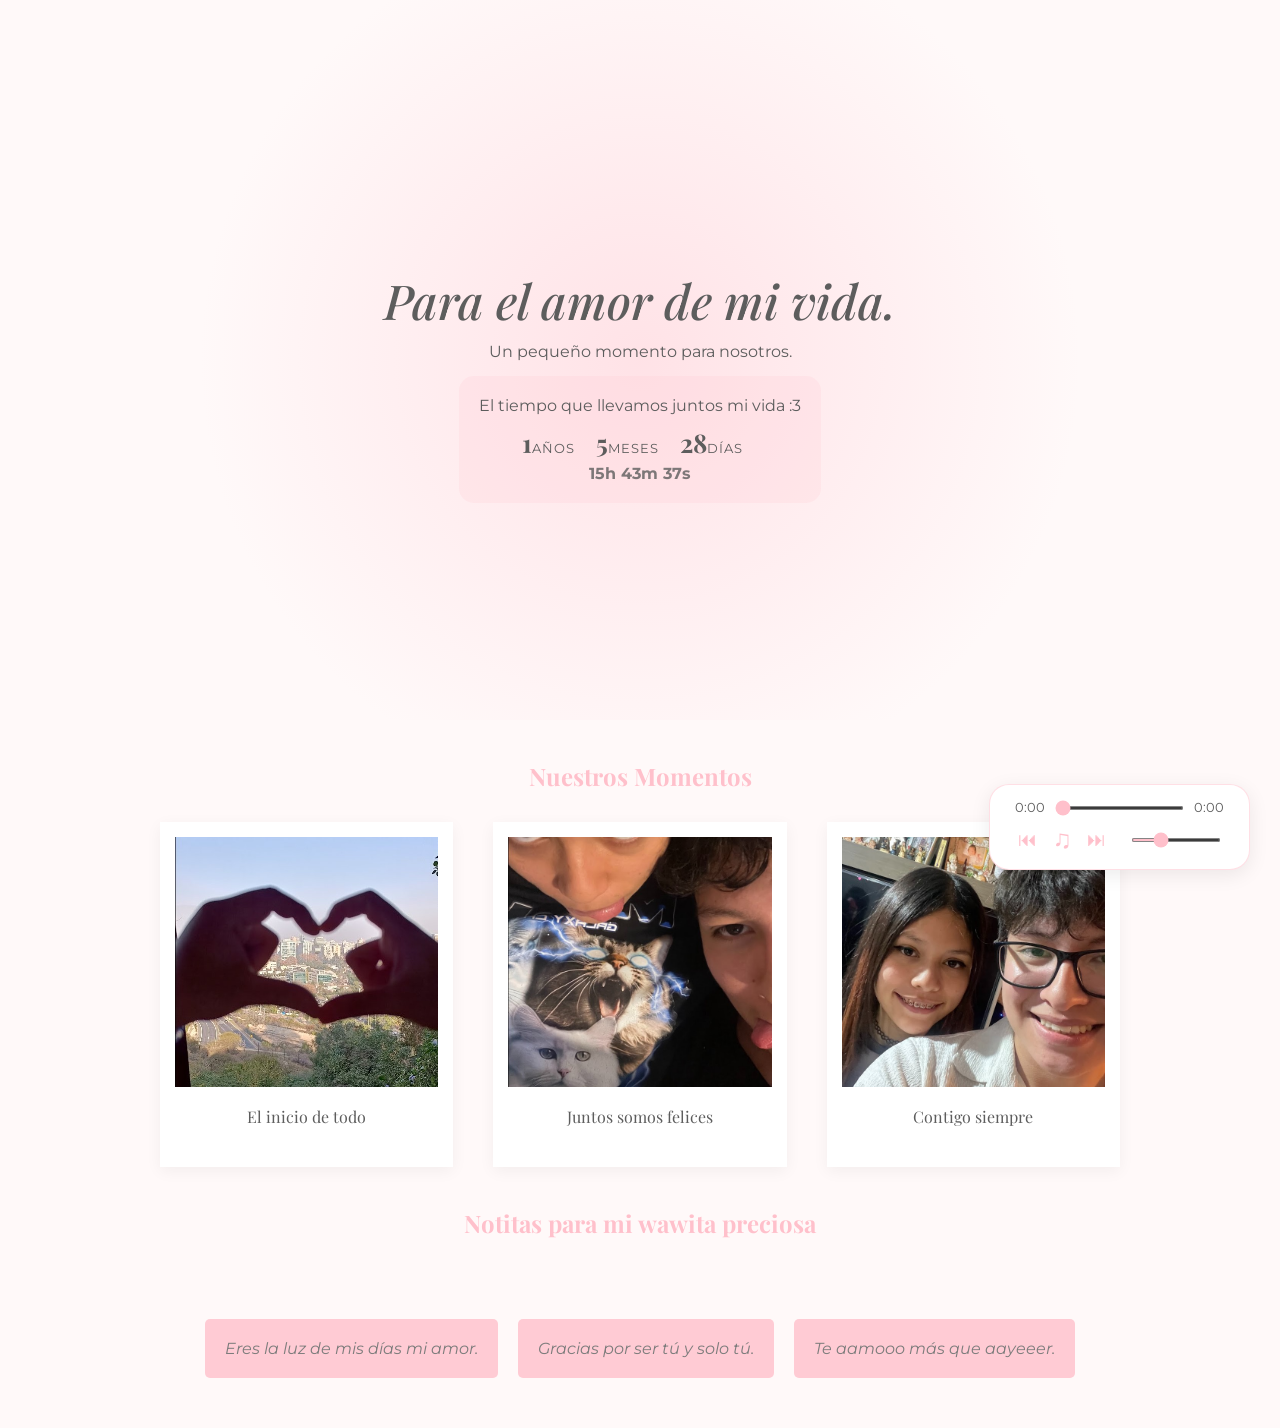
==== index.html @ 78264729 "Primer avanze de mi regalo" ====
<!DOCTYPE html>
<html lang="es">
<head>
    <meta charset="UTF-8">
    <meta name="viewport" content="width=device-width, initial-scale=1.0">
    <title>Para Mi Persona Favorita</title>
    <link rel="stylesheet" href="style.css">
    <link href="https://fonts.googleapis.com/css2?family=Montserrat:wght@300&family=Playfair+Display:ital,wght@0,400;1,500&display=swap" rel="stylesheet">
</head>
<body>

    <div id="cursor-heart"></div>
    
    <div class="music-player">
        <div class="music-progress">
            <span id="current-time">0:00</span>
            <input type="range" id="progress-bar" min="0" value="0" step="1" aria-label="Progreso">
            <span id="total-time">0:00</span>
        </div>

        <div class="music-controls">
            <button id="prev-btn" class="control-btn" aria-label="Anterior">⏮</button>
            <button id="music-btn" class="control-btn" aria-label="Reproducir/Pausar">
                <span id="music-icon">♫</span>
            </button>
            <button id="next-btn" class="control-btn" aria-label="Siguiente">⏭</button>
            
            <input type="range" id="volume-slider" min="0" max="1" step="0.05" value="0.3" aria-label="Volumen" title="Volumen">
        </div>
        
        <audio id="bg-music"></audio>
    </div>

    <header class="hero reveal">
        <div class="hero-content">
            <h1>Para el amor de mi vida.</h1>
            <p>Un pequeño momento para nosotros.</p>
            
            <div id="counter-container" class="reveal">
                <p>El tiempo que llevamos juntos mi vida :3</p>
                <div id="timer"></div>
            </div>
        </div>
    </header>

    <section class="gallery reveal" id="galeria">
        <h2 class="section-title">Nuestros Momentos</h2>
        <div class="polaroid-grid">
            
            <a href="#img1" class="polaroid-wrapper">
                <div class="polaroid">
                    <img src="foto1.jpg" alt="Foto 1">
                    <p class="caption">El inicio de todo</p>
                </div>
            </a>
    
            <a href="#img2" class="polaroid-wrapper">
                <div class="polaroid">
                    <img src="foto2.jpg" alt="Foto 2">
                    <p class="caption">Juntos somos felices</p>
                </div>
            </a>
    
            <a href="#img3" class="polaroid-wrapper">
                <div class="polaroid">
                    <img src="foto3.jpg" alt="Foto 3">
                    <p class="caption">Contigo siempre</p>
                </div>
            </a>
            
        </div>
    </section>

    <section class="messages reveal">
        <h2 class="section-title">Notitas para mi wawita preciosa</h2>
        <div class="message-wall">
            <div class="sticky-note">Eres la luz de mis días mi amor.</div>
            <div class="sticky-note">Gracias por ser tú y solo tú.</div>
            <div class="sticky-note">Te aamooo más que aayeeer.</div>
        </div>
    </section>

    <div class="lightbox" id="img1">
        <a href="#galeria" class="lightbox-close"></a>
        <div class="lightbox-content">
            <a href="#galeria" class="close-btn">&times;</a>
            <img src="foto1.jpg" alt="El inicio de todo grande">
            <p class="lightbox-caption">Cuando comenzamos esta bonita relación</p>
        </div>
    </div>
    
    <div class="lightbox" id="img2">
        <a href="#galeria" class="lightbox-close"></a>
        <div class="lightbox-content">
            <a href="#galeria" class="close-btn">&times;</a>
            <img src="foto2.jpg" alt="Risas eternas grande">
            <p class="lightbox-caption">Siempre me sacas una sonrisa mi bebé</p>
        </div>
    </div>
    
    <div class="lightbox" id="img3">
        <a href="#galeria" class="lightbox-close"></a>
        <div class="lightbox-content">
            <a href="#galeria" class="close-btn">&times;</a>
            <img src="foto3.jpg" alt="Contigo siempre grande">
            <p class="lightbox-caption">Estaremos juntos a pesar de los males</p>
        </div>
    </div>

    <script src="script.js"></script>
</body>
</html>
---- style.css ----
/* --- Variables y Configuración General --- */
:root {
    --bg-color: #FFF9F9;
    --accent-color: #FFC0CB;
    --text-color: #5D5D5D;
    --serif-font: 'Playfair Display', serif;
    --sans-font: 'Montserrat', sans-serif;
}

* {
    margin: 0;
    padding: 0;
    box-sizing: border-box;
    cursor: none; /* Ocultamos el cursor original */
}

body {
    background-color: var(--bg-color);
    color: var(--text-color);
    font-family: var(--sans-font);
    overflow-x: hidden;
}

/* --- Animaciones Base --- */
.reveal {
    opacity: 0;
    transform: translateY(30px);
    transition: all 1s ease-out;
}

.reveal.active {
    opacity: 1;
    transform: translateY(0);
}

@keyframes fade-up {
    0% { transform: translateY(0); opacity: 1; }
    100% { transform: translateY(-50px); opacity: 0; }
}

.heart {
    position: fixed;
    font-size: 1.2rem;
    color: var(--accent-color);
    pointer-events: none;
    animation: fade-up 1.5s forwards;
    z-index: 9999;
}

/* --- Hero Section --- */
.hero {
    min-height: 80vh; 
    display: flex;
    align-items: center;
    justify-content: center;
    flex-direction: column;
    text-align: center;
    padding-top: 50px;
    
    /* NUEVO: Brillo rosa sutil en el centro que se desvanece a transparente */
    background: radial-gradient(circle, rgba(255, 192, 203, 0.4) 0%, transparent 60%);
}

.hero h1 {
    font-family: var(--serif-font);
    font-size: 3rem;
    font-weight: 500;
    font-style: italic;
    margin-bottom: 10px;
}

/* --- Contador --- */
#counter-container {
    margin-top: 15px;
    font-family: var(--sans-font);
    background: rgba(255, 192, 203, 0.2); 
    padding: 20px;
    border-radius: 15px;
    display: inline-block;
}

#timer {
    font-family: var(--serif-font);
    font-size: 1.5rem;
    color: var(--text-color);
    margin-top: 10px;
    font-weight: bold;
}

.timer-main {
    font-family: var(--serif-font);
    font-size: 1.6rem;
    color: var(--text-color);
    font-weight: bold;
    margin-bottom: 5px;
}

.timer-main .unit {
    font-family: var(--sans-font);
    font-size: 0.8rem;
    font-weight: normal;
    text-transform: uppercase;
    margin-right: 15px;
    letter-spacing: 1px;
}

.timer-sub {
    font-family: var(--sans-font);
    font-size: 1rem;
    color: rgba(93, 93, 93, 0.8);
}

/* --- Galería Polaroid --- */
.gallery {
    padding: 40px 20px;
    max-width: 1000px;
    margin: 0 auto;
}

.section-title {
    text-align: center;
    font-family: var(--serif-font);
    margin-bottom: 30px;
    color: var(--accent-color);
}

.polaroid-grid {
    display: grid;
    grid-template-columns: repeat(auto-fit, minmax(250px, 1fr));
    gap: 40px;
}

.polaroid-wrapper {
    text-decoration: none;
    color: inherit;
    display: block;
}

.polaroid {
    background: white;
    padding: 15px 15px 40px 15px;
    box-shadow: 0 4px 15px rgba(0,0,0,0.05);
    transition: transform 0.4s ease;
}

.polaroid img {
    width: 100%;
    height: 250px;
    object-fit: cover;
}

.polaroid .caption {
    font-family: var(--serif-font);
    text-align: center;
    margin-top: 15px;
}

.polaroid:hover {
    transform: scale(1.05) rotate(2deg);
}

/* --- Muro de Mensajes --- */
.message-wall {
    display: flex;
    flex-wrap: wrap;
    justify-content: center;
    gap: 20px;
    padding: 50px;
}

.sticky-note {
    background: var(--accent-color);
    padding: 20px;
    min-width: 200px;
    border-radius: 5px;
    font-style: italic;
    opacity: 0.8;
}

/* --- Botón de Música --- */
.music-player {
    position: fixed;
    bottom: 30px;
    right: 30px;
    z-index: 1000;
}

/* --- REPRODUCTOR DE MÚSICA --- */
.music-player {
    position: fixed;
    bottom: 30px;
    right: 30px;
    z-index: 1000;
    background: white;
    padding: 15px 25px;
    border-radius: 20px; 
    box-shadow: 0 5px 20px rgba(0,0,0,0.08);
    border: 1px solid rgba(255, 192, 203, 0.5);
    display: flex;
    flex-direction: column;
    align-items: center;
    gap: 10px;
    min-width: 260px; /* Más ancho para que quepa la barra */
    transition: transform 0.3s ease;
}

.music-player:hover {
    transform: translateY(-5px); 
}

/* Fila superior: Tiempos y Barra */
.music-progress {
    display: flex;
    align-items: center;
    width: 100%;
    gap: 10px;
    font-size: 0.8rem;
    color: var(--text-color);
}

#progress-bar {
    flex-grow: 1; /* La barra toma todo el espacio posible */
    height: 4px;
    accent-color: var(--accent-color);
    cursor: pointer;
}

/* Fila inferior: Botones y Volumen */
.music-controls {
    display: flex;
    gap: 15px;
    align-items: center;
    width: 100%;
    justify-content: center;
}

.control-btn {
    background: none;
    border: none;
    color: var(--accent-color);
    font-size: 1.2rem;
    cursor: pointer;
    transition: 0.2s;
}

.control-btn:hover {
    color: #ff9cb3; 
    transform: scale(1.1);
}

#music-btn {
    font-size: 1.6rem;
}

#volume-slider {
    width: 60px; /* Volumen más pequeño al lado de los botones */
    height: 4px;
    accent-color: var(--accent-color); 
    cursor: pointer;
    margin-left: 10px;
}

.music-player:hover {
    transform: translateY(-5px); /* Flota un poquito al pasar el mouse */
}

.music-controls {
    display: flex;
    gap: 15px;
    align-items: center;
}

.control-btn {
    background: none;
    border: none;
    color: var(--accent-color);
    font-size: 1.2rem;
    cursor: pointer;
    transition: 0.2s;
}

.control-btn:hover {
    color: #ff9cb3; /* Un rosa más intenso */
    transform: scale(1.1);
}

#music-btn {
    font-size: 1.6rem;
}

/* El deslizador de volumen */
#volume-slider {
    width: 90px;
    height: 4px;
    accent-color: var(--accent-color); /* Lo pinta de rosa */
    cursor: pointer;
}

#music-btn:hover {
    background: var(--accent-color);
    color: white;
}

/* --- EFECTO LIGHTBOX (Foto Ampliada) --- */
.lightbox {
    position: fixed;
    top: 0;
    left: 0;
    width: 100%;
    height: 100%;
    background-color: rgba(0, 0, 0, 0.85); 
    display: flex;
    justify-content: center;
    align-items: center;
    z-index: 2000;
    opacity: 0;
    pointer-events: none;
    transition: opacity 0.4s ease;
}

.lightbox:target {
    opacity: 1;
    pointer-events: auto;
}

.lightbox-content {
    background: white;
    padding: 20px;
    border-radius: 8px;
    box-shadow: 0 10px 40px rgba(0,0,0,0.6);
    position: relative;
    max-width: 90%;
    max-height: 90%;
    transform: scale(0.7);
    transition: transform 0.4s ease;
}

.lightbox:target .lightbox-content {
    transform: scale(1); 
}

.lightbox-content img {
    max-width: 100%;
    max-height: 70vh; 
    object-fit: contain;
    display: block;
}

.lightbox-caption {
    font-family: var(--serif-font);
    text-align: center;
    margin-top: 15px;
    font-size: 1.5rem;
    color: var(--text-color);
}

.lightbox-close {
    position: absolute;
    top: 0;
    left: 0;
    width: 100%;
    height: 100%;
    cursor: default;
}

.close-btn {
    position: absolute;
    top: 10px;
    right: 20px;
    color: #333;
    text-decoration: none;
    font-size: 2.5rem;
    font-weight: bold;
    transition: 0.3s;
}

.close-btn:hover {
    color: var(--accent-color); 
}
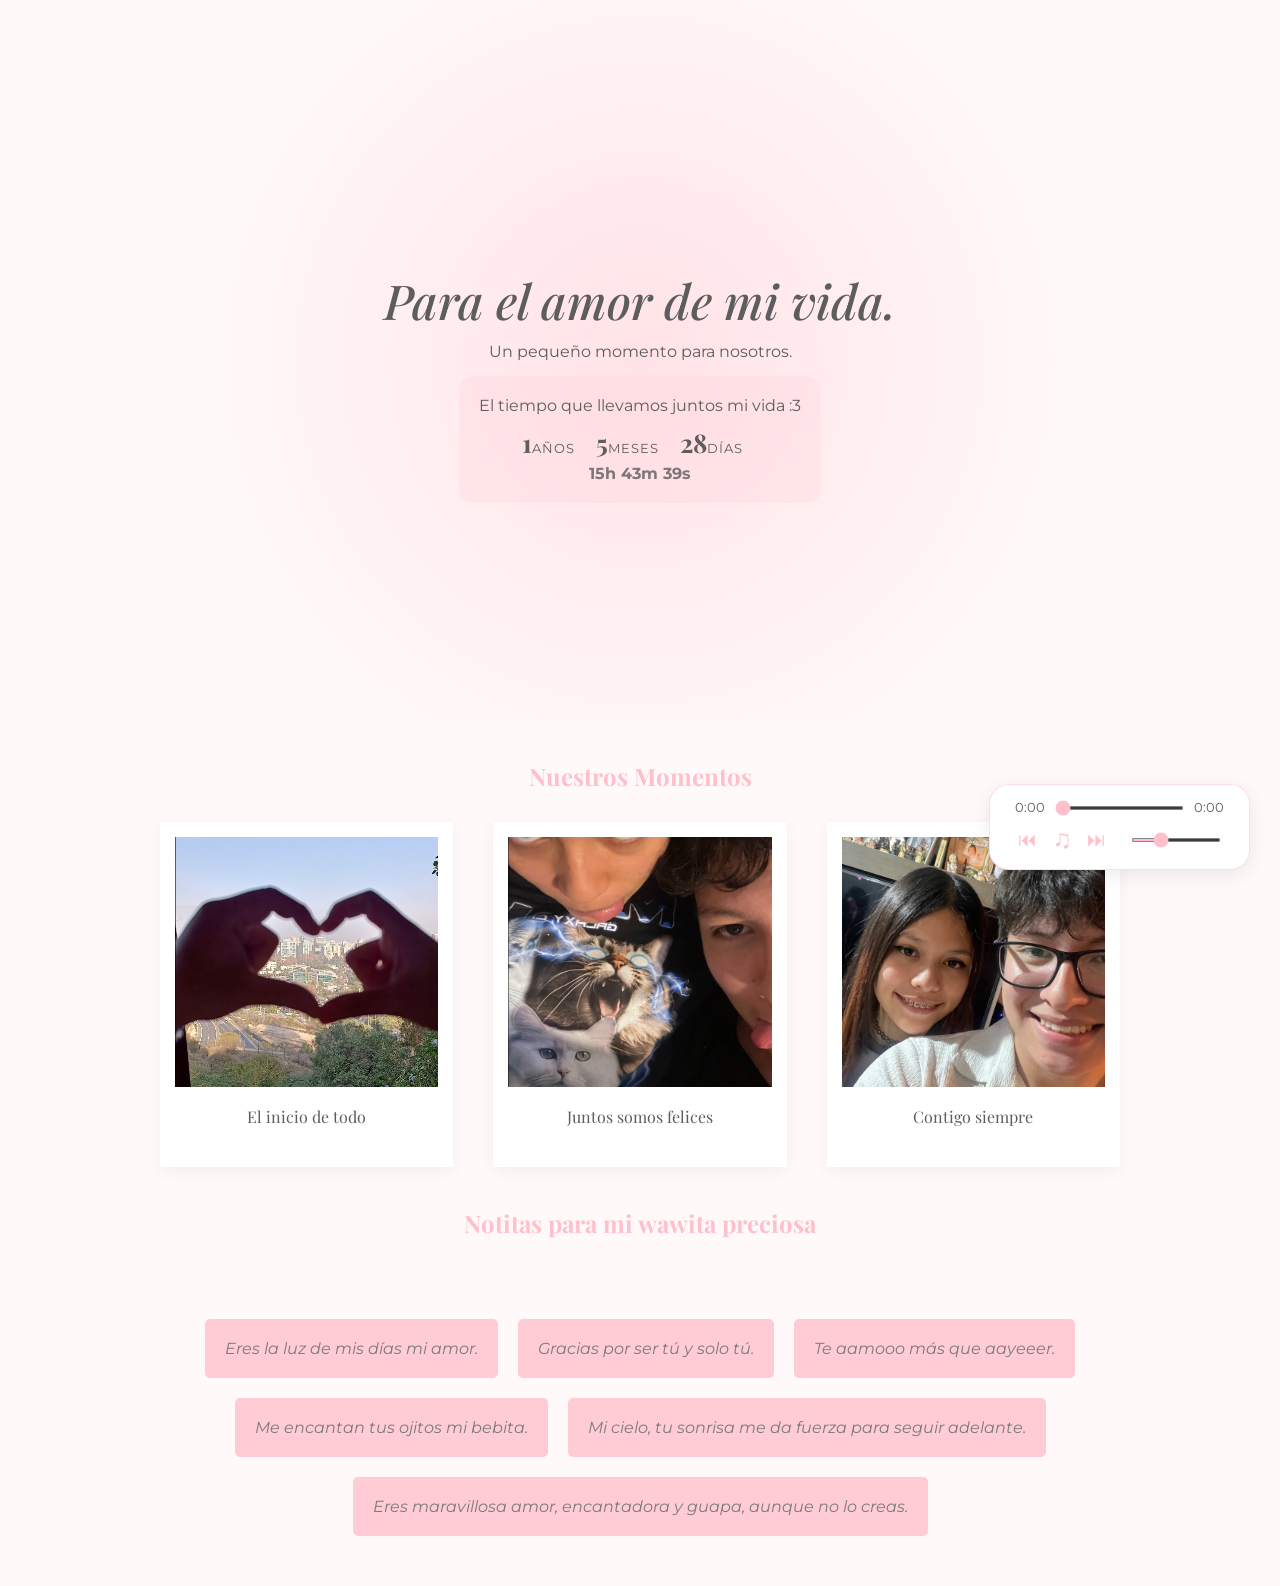
==== commit 70834fab: "Notitas part 1" ====
--- a/index.html
+++ b/index.html
@@ -77,6 +77,10 @@
             <div class="sticky-note">Eres la luz de mis días mi amor.</div>
             <div class="sticky-note">Gracias por ser tú y solo tú.</div>
             <div class="sticky-note">Te aamooo más que aayeeer.</div>
+
+            <div class="sticky-note">Me encantan tus ojitos mi bebita.</div>
+            <div class="sticky-note">Mi cielo, tu sonrisa me da fuerza para seguir adelante.</div>
+            <div class="sticky-note">Eres maravillosa amor, encantadora y guapa, aunque no lo creas.</div>
         </div>
     </section>
 
@@ -109,4 +113,4 @@
 
     <script src="script.js"></script>
 </body>
-</html>+</html>
--- a/style.css
+++ b/style.css
@@ -376,4 +376,41 @@
 
 .close-btn:hover {
     color: var(--accent-color); 
-}+}
+
+/* ========================================== */
+/* --- AJUSTES PARA CELULAR (Responsivo) ---  */
+/* ========================================== */
+
+@media (max-width: 768px) {
+    body {
+        padding-bottom: 150px; /* Un poco más de espacio por si el reproductor crece */
+    }
+
+    .music-player {
+        bottom: 15px;
+        right: 50%;
+        transform: translateX(50%);
+        width: 90%; 
+        min-width: auto;
+        padding: 15px;
+    }
+
+    .music-player:hover {
+        transform: translateX(50%) translateY(-2px);
+    }
+    
+    /* Permite que el volumen baje a otra línea si la pantalla es muy pequeña */
+    .music-controls {
+        flex-wrap: wrap; 
+        gap: 10px;
+    }
+
+    /* Volumen mucho más cómodo para el dedo */
+    #volume-slider {
+        width: 100px; /* Más del doble de ancho */
+        height: 6px;  /* Más gordito para tocarlo fácil */
+        margin-left: 0;
+        margin-top: 5px;
+    }
+}
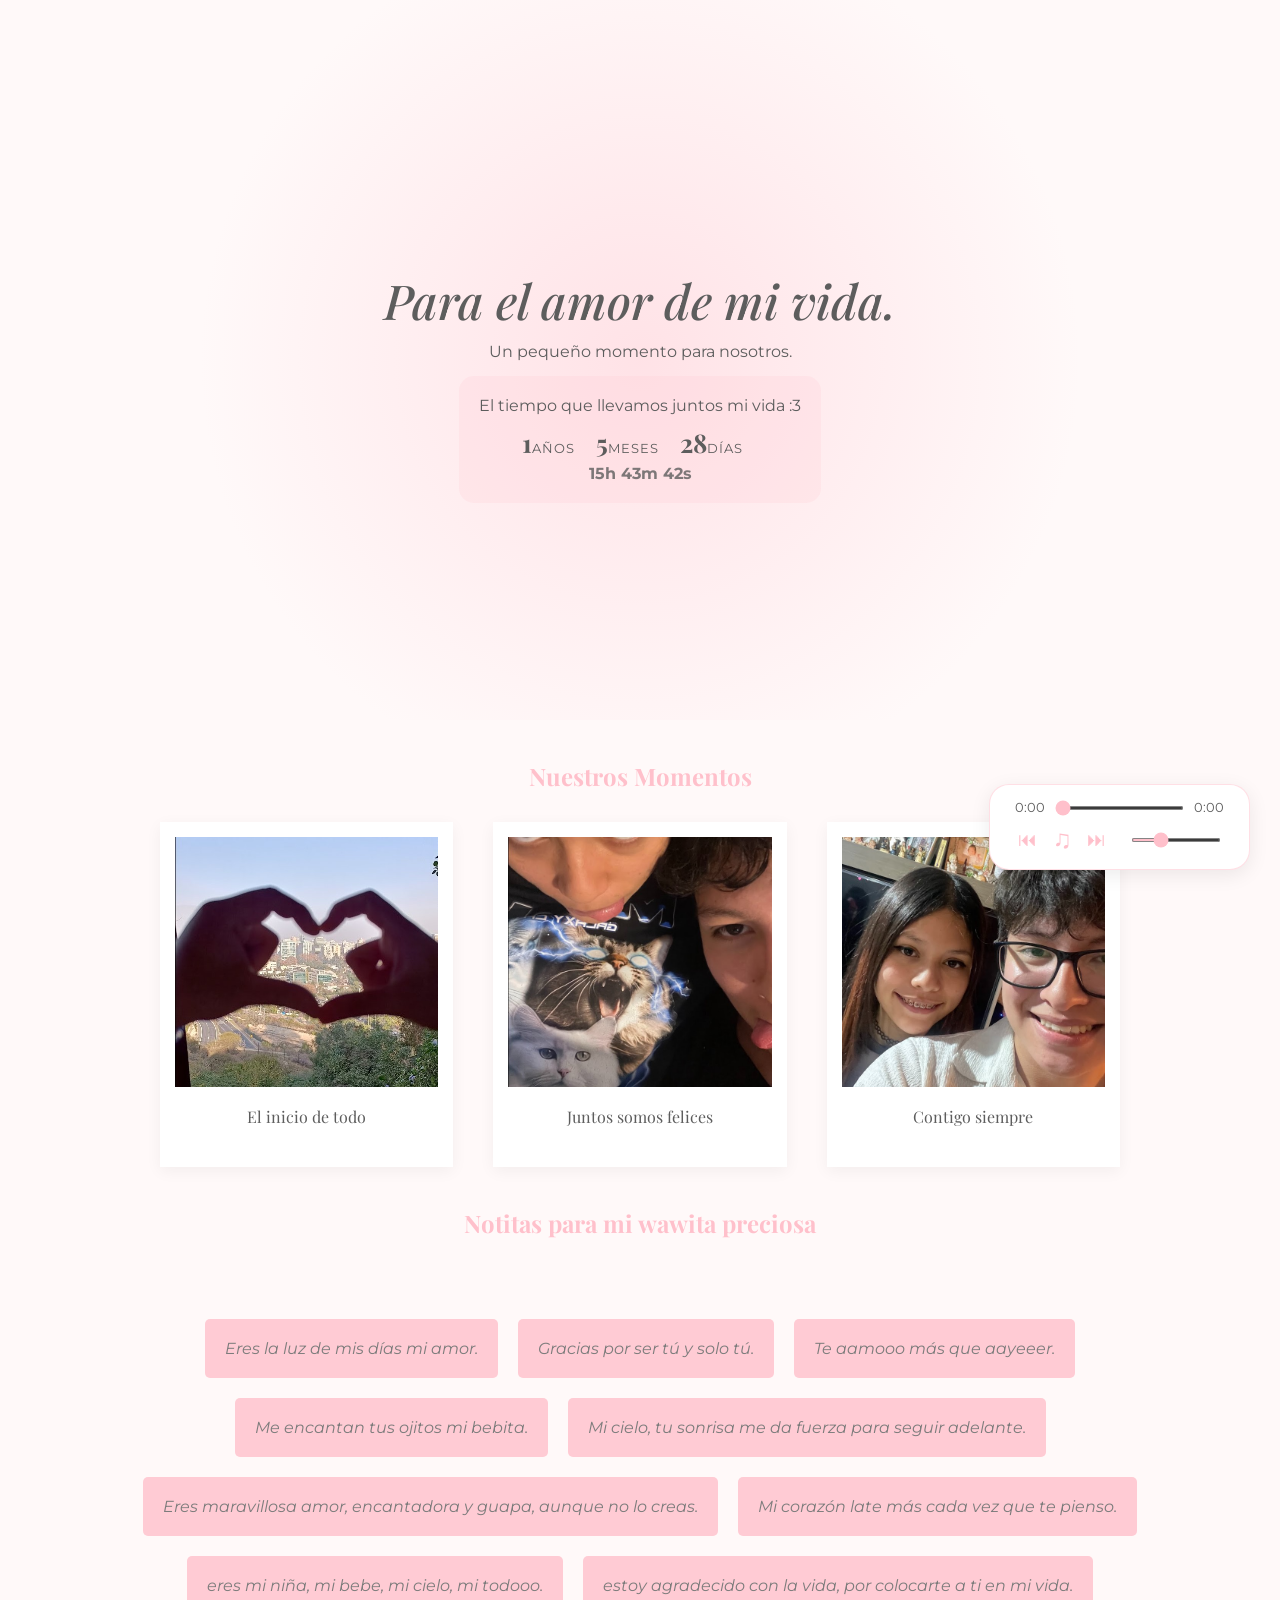
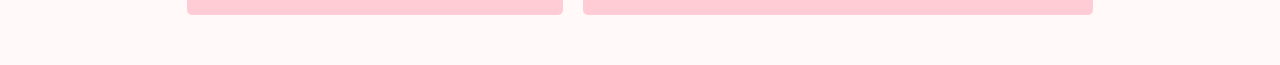
==== commit f5bb5439: "Notas part2" ====
--- a/index.html
+++ b/index.html
@@ -81,6 +81,10 @@
             <div class="sticky-note">Me encantan tus ojitos mi bebita.</div>
             <div class="sticky-note">Mi cielo, tu sonrisa me da fuerza para seguir adelante.</div>
             <div class="sticky-note">Eres maravillosa amor, encantadora y guapa, aunque no lo creas.</div>
+
+            <div class="sticky-note">Mi corazón late más cada vez que te pienso.</div>
+            <div class="sticky-note">eres mi niña, mi bebe, mi cielo, mi todooo.</div>
+            <div class="sticky-note">estoy agradecido con la vida, por colocarte a ti en mi vida.</div>
         </div>
     </section>
 
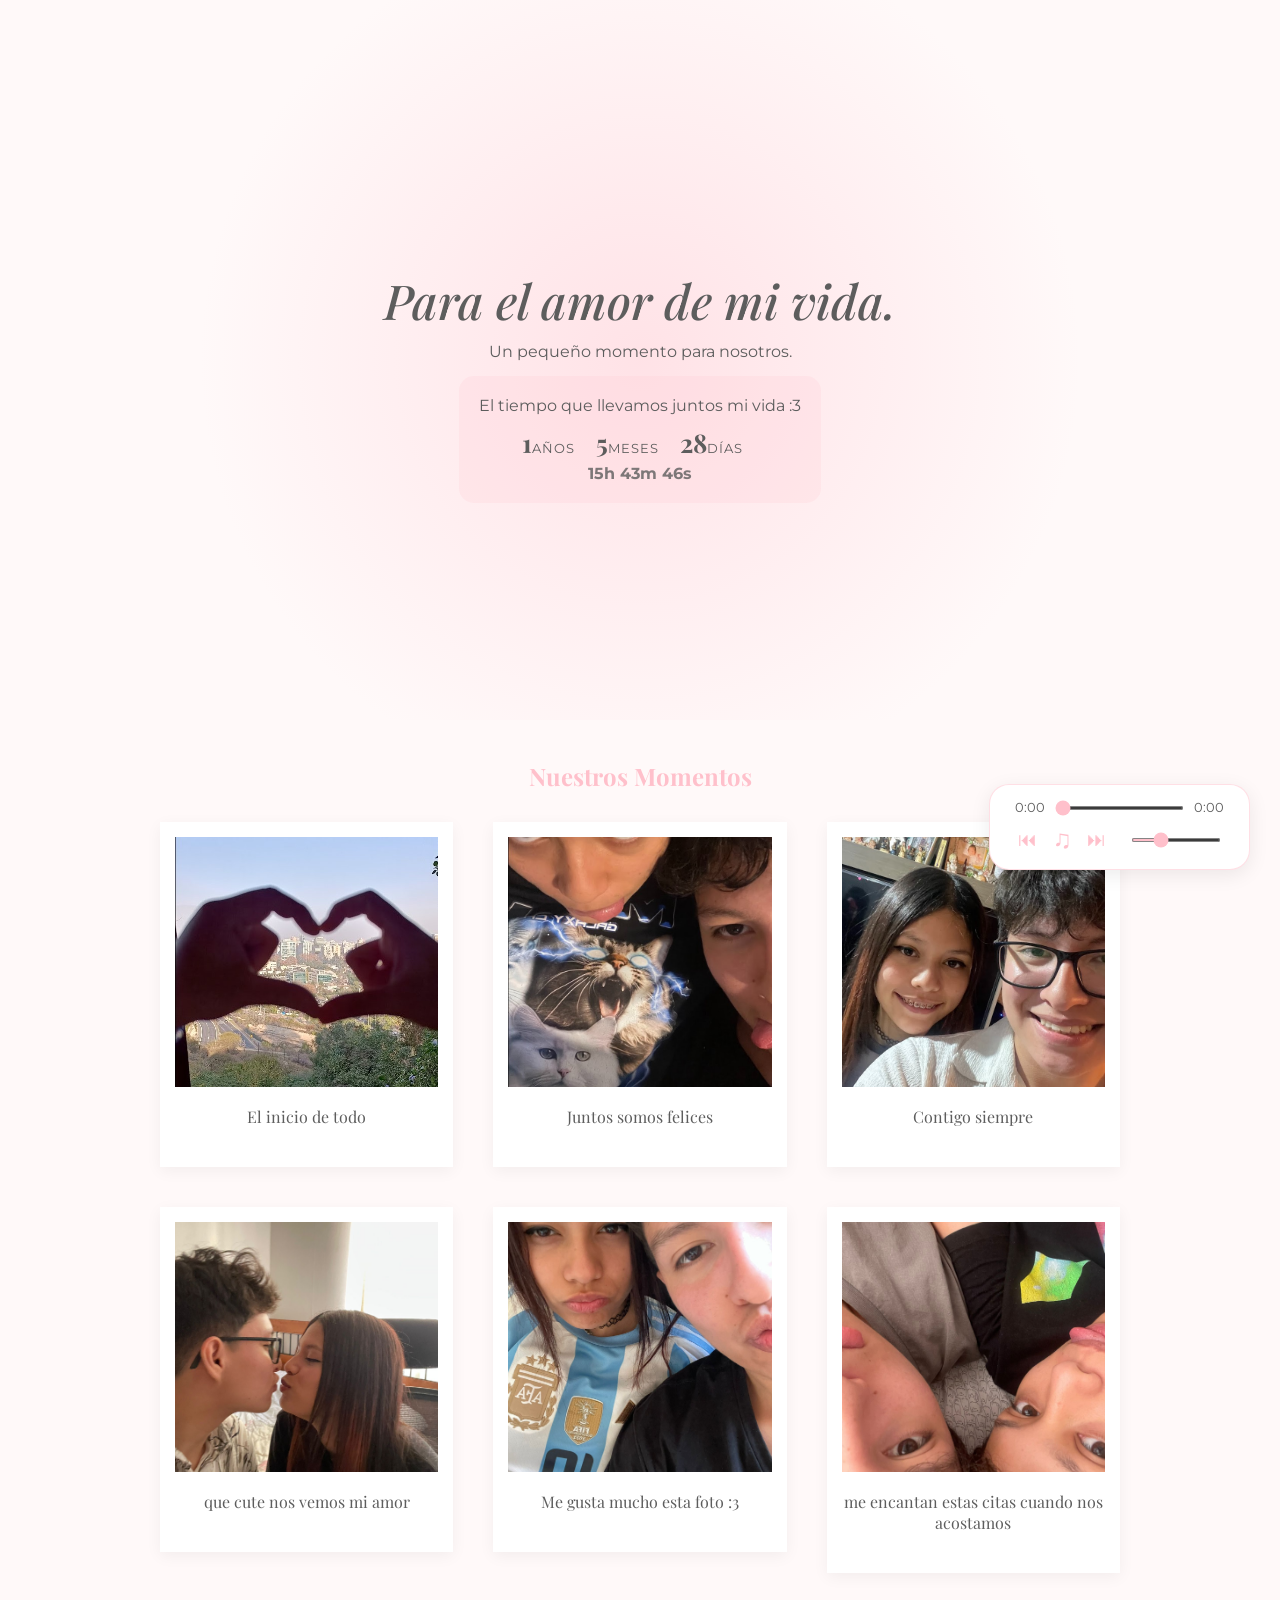
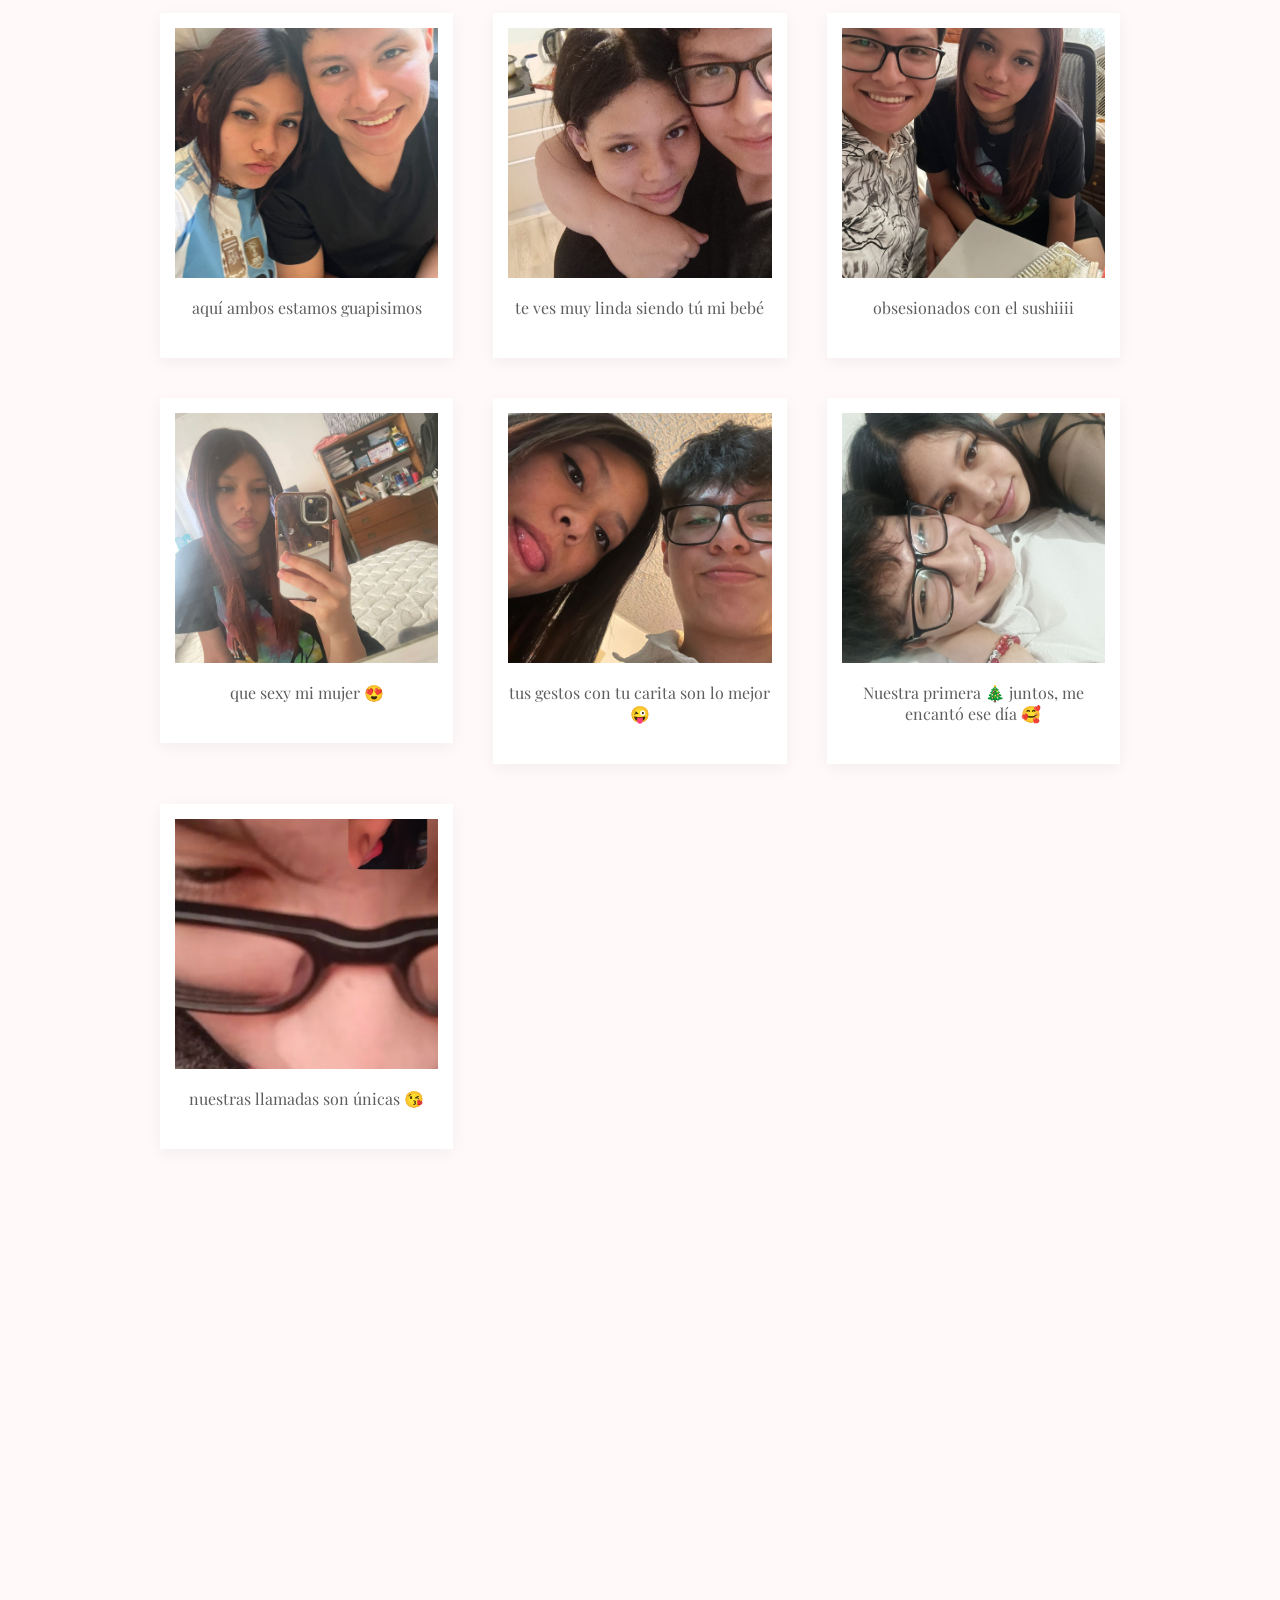
==== commit c2e06fd1: "new update" ====
--- a/index.html
+++ b/index.html
@@ -67,6 +67,76 @@
                     <p class="caption">Contigo siempre</p>
                 </div>
             </a>
+
+            <a href="#img4" class="polaroid-wrapper">
+                <div class="polaroid">
+                    <img src="beshito.jpeg" alt="Foto 4">
+                    <p class="caption">que cute nos vemos mi amor</p>
+                </div>
+            </a>
+
+            <a href="#img5" class="polaroid-wrapper">
+                <div class="polaroid">
+                    <img src="beshito juntos.jpeg" alt="Foto 5">
+                    <p class="caption">Me gusta mucho esta foto :3</p>
+                </div>
+            </a>
+
+            <a href="#img6" class="polaroid-wrapper">
+                <div class="polaroid">
+                    <img src="juntos acostados.jpeg" alt="Foto 6">
+                    <p class="caption">me encantan estas citas cuando nos acostamos</p>
+                </div>
+            </a>
+
+            <a href="#img7" class="polaroid-wrapper">
+                <div class="polaroid">
+                    <img src="juntos bonitos.jpeg" alt="Foto 7">
+                    <p class="caption">aquí ambos estamos guapisimos</p>
+                </div>
+            </a>
+
+            <a href="#img8" class="polaroid-wrapper">
+                <div class="polaroid">
+                    <img src="juntos casuales.jpeg" alt="Foto 8">
+                    <p class="caption"> te ves muy linda siendo tú mi bebé</p>
+                </div>
+            </a>
+
+            <a href="#img9" class="polaroid-wrapper">
+                <div class="polaroid">
+                    <img src="juntos comiendo sushi.jpeg" alt="Foto 9">
+                    <p class="caption">obsesionados con el sushiiii</p>
+                </div>
+            </a>
+
+            <a href="#img10" class="polaroid-wrapper">
+                <div class="polaroid">
+                    <img src="mi mujer guapa+.jpeg" alt="Foto 10">
+                    <p class="caption">que sexy mi mujer 😍</p>
+                </div>
+            </a>
+
+            <a href="#img11" class="polaroid-wrapper">
+                <div class="polaroid">
+                    <img src="navidad juntos 2.jpeg" alt="Foto 11">
+                    <p class="caption">tus gestos con tu carita son lo mejor 😜</p>
+                </div>
+            </a>
+
+            <a href="#img12" class="polaroid-wrapper">
+                <div class="polaroid">
+                    <img src="navidad juntos.jpeg" alt="Foto 12">
+                    <p class="caption">Nuestra primera 🎄 juntos, me encantó ese día 🥰</p>
+                </div>
+            </a>
+
+            <a href="#img13" class="polaroid-wrapper">
+                <div class="polaroid">
+                    <img src="videollamada.jpeg" alt="Foto 13">
+                    <p class="caption">nuestras llamadas son únicas 😘</p>
+                </div>
+            </a>
             
         </div>
     </section>
@@ -89,29 +159,119 @@
     </section>
 
     <div class="lightbox" id="img1">
-        <a href="#galeria" class="lightbox-close"></a>
-        <div class="lightbox-content">
-            <a href="#galeria" class="close-btn">&times;</a>
+        <a href="#!" class="lightbox-close"></a>
+        <div class="lightbox-content">
+            <a href="#!" class="close-btn">&times;</a>
             <img src="foto1.jpg" alt="El inicio de todo grande">
             <p class="lightbox-caption">Cuando comenzamos esta bonita relación</p>
         </div>
     </div>
     
     <div class="lightbox" id="img2">
-        <a href="#galeria" class="lightbox-close"></a>
-        <div class="lightbox-content">
-            <a href="#galeria" class="close-btn">&times;</a>
+        <a href="#!" class="lightbox-close"></a>
+        <div class="lightbox-content">
+            <a href="#!" class="close-btn">&times;</a>
             <img src="foto2.jpg" alt="Risas eternas grande">
             <p class="lightbox-caption">Siempre me sacas una sonrisa mi bebé</p>
         </div>
     </div>
     
     <div class="lightbox" id="img3">
-        <a href="#galeria" class="lightbox-close"></a>
-        <div class="lightbox-content">
-            <a href="#galeria" class="close-btn">&times;</a>
+        <a href="#!" class="lightbox-close"></a>
+        <div class="lightbox-content">
+            <a href="#!" class="close-btn">&times;</a>
             <img src="foto3.jpg" alt="Contigo siempre grande">
             <p class="lightbox-caption">Estaremos juntos a pesar de los males</p>
+        </div>
+    </div>
+
+    <div class="lightbox" id="img4">
+        <a href="#!" class="lightbox-close"></a>
+        <div class="lightbox-content">
+            <a href="#!" class="close-btn">&times;</a>
+            <img src="beshito.jpeg" alt="Que cute nos vemos mi amor grande">
+            <p class="lightbox-caption">Nos vemos tiernos? ssjsjsj</p>
+        </div>
+    </div>
+
+    <div class="lightbox" id="img5">
+        <a href="#!" class="lightbox-close"></a>
+        <div class="lightbox-content">
+            <a href="#!" class="close-btn">&times;</a>
+            <img src="beshito juntos.jpeg" alt="Me gusta mucho esta foto :3 grande">
+            <p class="lightbox-caption">que linda carita tienes mi amor</p>
+        </div>
+    </div>
+
+    <div class="lightbox" id="img6">
+        <a href="#!" class="lightbox-close"></a>
+        <div class="lightbox-content">
+            <a href="#!" class="close-btn">&times;</a>
+            <img src="juntos acostados.jpeg" alt="me encantan estas citas cuando nos acostamos grande">
+            <p class="lightbox-caption">sabes que descanso en paz cuando estoy contigo?</p>
+        </div>
+    </div>
+
+    <div class="lightbox" id="img7">
+        <a href="#!" class="lightbox-close"></a>
+        <div class="lightbox-content">
+            <a href="#!" class="close-btn">&times;</a>
+            <img src="juntos bonitos.jpeg" alt="aquí ambos estamos guapisimos grande">
+            <p class="lightbox-caption">Nos vemos DIVIIINOOOSS</p>
+        </div>
+    </div>
+
+    <div class="lightbox" id="img8">
+        <a href="#!" class="lightbox-close"></a>
+        <div class="lightbox-content">
+            <a href="#!" class="close-btn">&times;</a>
+            <img src="juntos casuales.jpeg" alt="te ves muy linda siendo tú mi bebé grande">
+            <p class="lightbox-caption">Te ves hermosa con o sin maquillaje, pero tú sin maquillaje me enamora más</p>
+        </div>
+    </div>
+
+    <div class="lightbox" id="img9">
+        <a href="#!" class="lightbox-close"></a>
+        <div class="lightbox-content">
+            <a href="#!" class="close-btn">&times;</a>
+            <img src="juntos comiendo sushi.jpeg" alt="obsesionados con el sushi grande">
+            <p class="lightbox-caption">Me gusta verte feliz comiendo sushi mi amor</p>
+        </div>
+    </div>
+
+    <div class="lightbox" id="img10">
+        <a href="#!" class="lightbox-close"></a>
+        <div class="lightbox-content">
+            <a href="#!" class="close-btn">&times;</a>
+            <img src="mi mujer guapa+.jpeg" alt="que sexy mi mujer 😍 grande">
+            <p class="lightbox-caption">AMOOO AAA MIIII MUJEEEER PREEECIIIOOOSAAAA</p>
+        </div>
+    </div>
+
+    <div class="lightbox" id="img11">
+        <a href="#!" class="lightbox-close"></a>
+        <div class="lightbox-content">
+            <a href="#!" class="close-btn">&times;</a>
+            <img src="navidad juntos 2.jpeg" alt="tus gestos con tu carita son lo mejor 😜 grande">
+            <p class="lightbox-caption">que chistosos que somos :3</p>
+        </div>
+    </div>
+
+    <div class="lightbox" id="img12">
+        <a href="#!" class="lightbox-close"></a>
+        <div class="lightbox-content">
+            <a href="#!" class="close-btn">&times;</a>
+            <img src="navidad juntos.jpeg" alt="Nuestra primera 🎄 juntos, me ecantó ese día grande">
+            <p class="lightbox-caption">este día fue especial para mí mi amor, te amo</p>
+        </div>
+    </div>
+
+    <div class="lightbox" id="img13">
+        <a href="#!" class="lightbox-close"></a>
+        <div class="lightbox-content">
+            <a href="#!" class="close-btn">&times;</a>
+            <img src="videollamada.jpeg" alt="nuestras llamadas son únicas grande">
+            <p class="lightbox-caption">💕 Gracias por hablar conmigo mi vida 💕</p>
         </div>
     </div>
 
--- a/style.css
+++ b/style.css
@@ -253,7 +253,7 @@
 }
 
 #volume-slider {
-    width: 60px; /* Volumen más pequeño al lado de los botones */
+    width: 60px; 
     height: 4px;
     accent-color: var(--accent-color); 
     cursor: pointer;
@@ -261,7 +261,7 @@
 }
 
 .music-player:hover {
-    transform: translateY(-5px); /* Flota un poquito al pasar el mouse */
+    transform: translateY(-5px); 
 }
 
 .music-controls {
@@ -280,7 +280,7 @@
 }
 
 .control-btn:hover {
-    color: #ff9cb3; /* Un rosa más intenso */
+    color: #ff9cb3; 
     transform: scale(1.1);
 }
 
@@ -292,7 +292,7 @@
 #volume-slider {
     width: 90px;
     height: 4px;
-    accent-color: var(--accent-color); /* Lo pinta de rosa */
+    accent-color: var(--accent-color);
     cursor: pointer;
 }
 
